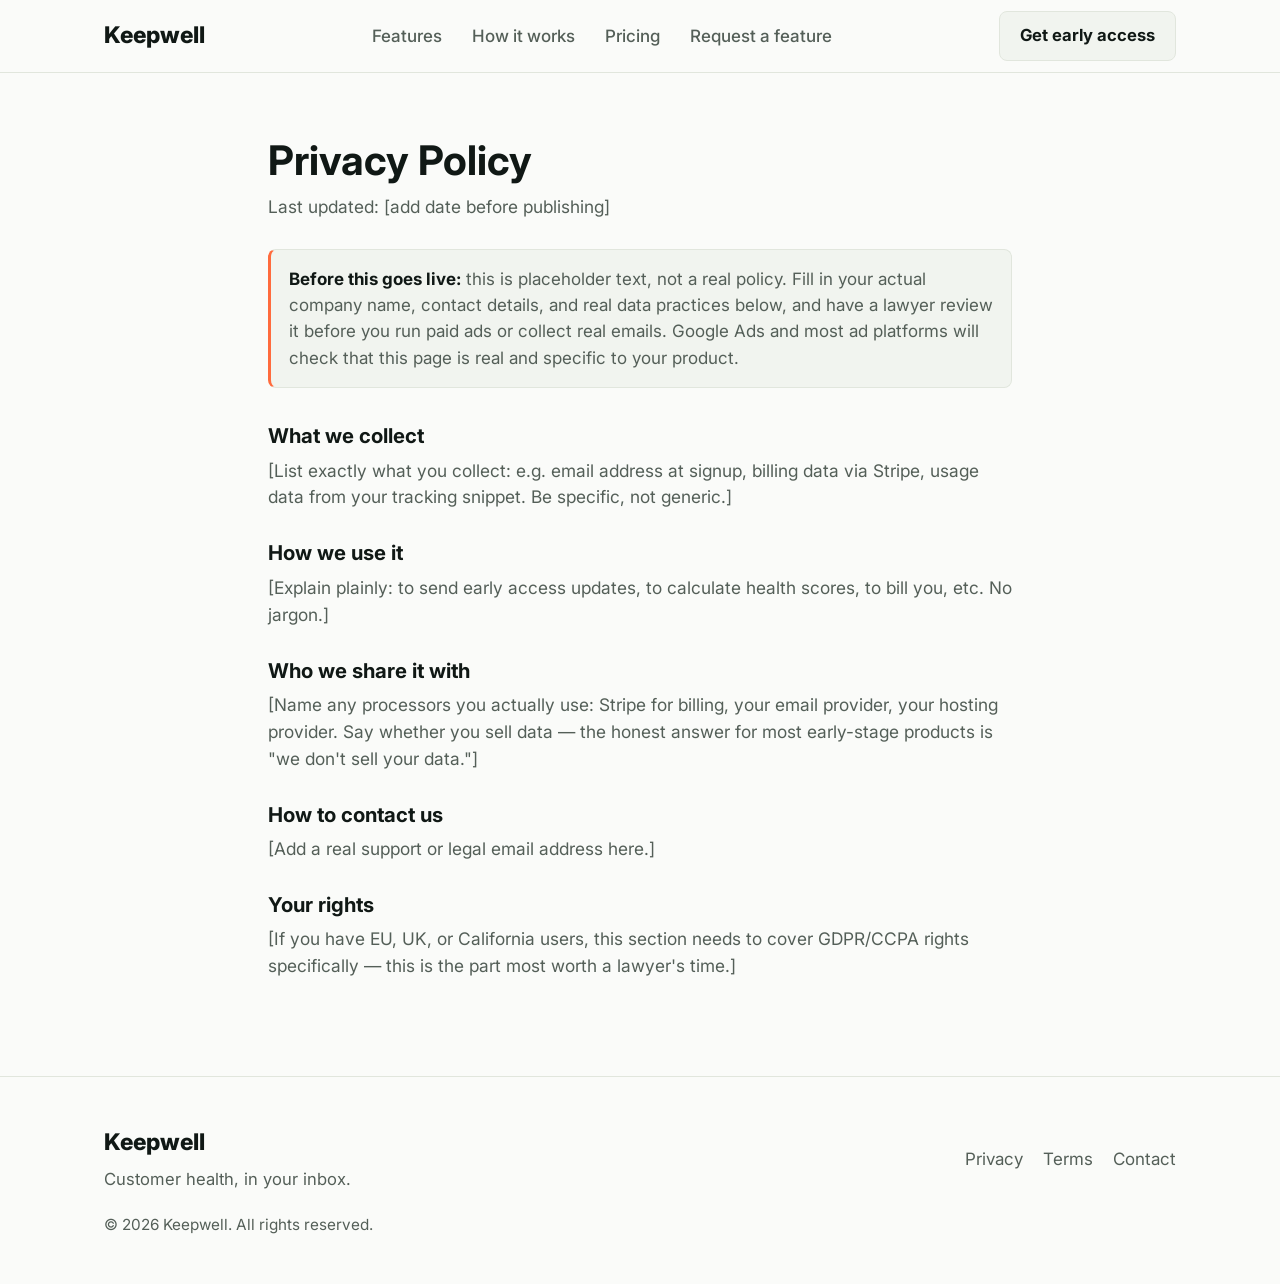
==== privacy.html @ c76e48f3 "first commit" ====
<!DOCTYPE html>
<html lang="en">
<head>
<meta charset="UTF-8">
<meta name="viewport" content="width=device-width, initial-scale=1.0">
<title>Privacy Policy — Keepwell</title>
<link rel="preconnect" href="https://fonts.googleapis.com">
<link rel="preconnect" href="https://fonts.gstatic.com" crossorigin>
<link href="https://fonts.googleapis.com/css2?family=Inter:wght@400;500;600;700;800&display=swap" rel="stylesheet">
<link rel="stylesheet" href="style.css">
</head>
<body>

<header class="site-header">
  <div class="wrap header-inner">
    <a href="index.html"><span class="logo">Keepwell</span></a>
    <nav class="header-nav">
      <a href="index.html#features">Features</a>
      <a href="index.html#how-it-works">How it works</a>
      <a href="index.html#pricing">Pricing</a>
      <a href="index.html#request">Request a feature</a>
    </nav>
    <a href="index.html#cta" class="btn btn-ghost">Get early access</a>
  </div>
</header>

<main>
  <section class="legal-page">
    <div class="wrap legal-wrap">
      <h1>Privacy Policy</h1>
      <p class="legal-updated">Last updated: [add date before publishing]</p>

      <div class="legal-placeholder-note">
        <strong>Before this goes live:</strong> this is placeholder text, not a real policy. Fill in your actual company name, contact details, and real data practices below, and have a lawyer review it before you run paid ads or collect real emails. Google Ads and most ad platforms will check that this page is real and specific to your product.
      </div>

      <h2>What we collect</h2>
      <p>[List exactly what you collect: e.g. email address at signup, billing data via Stripe, usage data from your tracking snippet. Be specific, not generic.]</p>

      <h2>How we use it</h2>
      <p>[Explain plainly: to send early access updates, to calculate health scores, to bill you, etc. No jargon.]</p>

      <h2>Who we share it with</h2>
      <p>[Name any processors you actually use: Stripe for billing, your email provider, your hosting provider. Say whether you sell data — the honest answer for most early-stage products is "we don't sell your data."]</p>

      <h2>How to contact us</h2>
      <p>[Add a real support or legal email address here.]</p>

      <h2>Your rights</h2>
      <p>[If you have EU, UK, or California users, this section needs to cover GDPR/CCPA rights specifically — this is the part most worth a lawyer's time.]</p>
    </div>
  </section>
</main>

<footer class="site-footer">
  <div class="wrap footer-inner">
    <div>
      <span class="logo">Keepwell</span>
      <p class="footer-tagline">Customer health, in your inbox.</p>
    </div>
    <div class="footer-links">
      <a href="privacy.html">Privacy</a>
      <a href="terms.html">Terms</a>
      <a href="index.html#request">Contact</a>
    </div>
    <p class="footer-copy">&copy; 2026 Keepwell. All rights reserved.</p>
  </div>
</footer>

</body>
</html>
---- style.css ----
/* ---------- tokens ---------- */
:root {
  --bg: #FAFBF9;
  --surface: #FFFFFF;
  --surface-2: #F1F4EF;
  --border: #E1E6DD;
  --text: #101815;
  --text-muted: #545F58;
  --healthy: #00B67A;
  --healthy-dim: #00925F;
  --risk: #FF5A45;
  --risk-dim: #D63F2C;
  --watch: #FFB020;
  --promo: #FF6B3D;

  --font-display: 'Inter', sans-serif;
  --font-body: 'Inter', sans-serif;
}

/* ---------- reset ---------- */
* { box-sizing: border-box; margin: 0; padding: 0; }

html { scroll-behavior: smooth; font-size: 17px; }

body {
  background: var(--bg);
  color: var(--text);
  font-family: var(--font-body);
  line-height: 1.55;
  -webkit-font-smoothing: antialiased;
}

img, svg { display: block; max-width: 100%; }

a { color: inherit; text-decoration: none; }

ul { list-style: none; }

h1, h2, h3 {
  font-family: var(--font-display);
  font-weight: 700;
  line-height: 1.15;
}

.wrap {
  max-width: 1120px;
  margin: 0 auto;
  padding: 0 24px;
}

:focus-visible {
  outline: 2px solid var(--healthy);
  outline-offset: 3px;
}

@media (prefers-reduced-motion: reduce) {
  * { animation: none !important; transition: none !important; }
}

/* ---------- promo bar ---------- */
.promo-bar {
  background: var(--promo);
  color: #FFFFFF;
  text-align: center;
  padding: 12px 20px;
}
.promo-bar p { font-size: 1rem; font-weight: 600; }
.promo-bar strong { font-weight: 800; }

/* ---------- buttons ---------- */
.btn {
  display: inline-flex;
  align-items: center;
  justify-content: center;
  padding: 14px 26px;
  border-radius: 8px;
  font-family: var(--font-body);
  font-weight: 700;
  font-size: 1.02rem;
  cursor: pointer;
  border: 1px solid transparent;
  transition: background 0.15s ease, border-color 0.15s ease, color 0.15s ease;
}

.btn-primary {
  background: var(--healthy);
  color: #FFFFFF;
}
.btn-primary:hover { background: var(--healthy-dim); }

.btn-large { padding: 16px 30px; font-size: 1.08rem; }

.btn-outline {
  background: transparent;
  border-color: var(--border);
  color: var(--text);
}
.btn-outline:hover { border-color: var(--healthy); color: var(--healthy-dim); }

.btn-ghost {
  background: var(--surface-2);
  border-color: var(--border);
  color: var(--text);
  padding: 11px 20px;
  font-size: 0.98rem;
}
.btn-ghost:hover { border-color: var(--healthy); color: var(--healthy-dim); }

.btn-text {
  padding: 14px 4px;
  color: var(--text-muted);
}
.btn-text:hover { color: var(--text); }

.btn:disabled {
  opacity: 0.6;
  cursor: not-allowed;
  transform: none !important;
}

.form-msg {
  margin-top: 14px;
  font-size: 0.92rem;
  font-weight: 600;
  color: var(--promo);
  display: none;
}
.form-msg.show { display: block; }
.form-msg.error { color: var(--risk); }

/* ---------- header ---------- */
.site-header {
  border-bottom: 1px solid var(--border);
  position: sticky;
  top: 0;
  background: rgba(250, 251, 249, 0.94);
  backdrop-filter: blur(8px);
  z-index: 20;
}

.header-inner {
  display: flex;
  align-items: center;
  justify-content: space-between;
  height: 72px;
}

.logo {
  font-family: var(--font-display);
  font-weight: 800;
  font-size: 1.35rem;
}

.header-nav {
  display: flex;
  gap: 30px;
}

.header-nav a {
  color: var(--text-muted);
  font-size: 1rem;
  font-weight: 500;
  transition: color 0.15s ease;
}
.header-nav a:hover { color: var(--text); }

/* ---------- hero ---------- */
.hero {
  padding: 80px 0 64px;
  border-bottom: 1px solid var(--border);
}

.hero-inner {
  display: grid;
  grid-template-columns: 1.05fr 1fr;
  gap: 56px;
  align-items: center;
}

.hero-tag {
  display: inline-flex;
  align-items: center;
  padding: 7px 16px;
  border-radius: 100px;
  border: 1px solid var(--border);
  background: var(--surface);
  color: var(--healthy-dim);
  font-size: 0.92rem;
  font-weight: 700;
  margin-bottom: 22px;
}

.hero h1 {
  font-size: clamp(2.3rem, 4.2vw, 3.5rem);
  margin-bottom: 22px;
}

.hero-sub {
  color: var(--text-muted);
  font-size: 1.22rem;
  max-width: 46ch;
  margin-bottom: 8px;
}

.hero-features {
  display: flex;
  flex-direction: column;
  gap: 12px;
  margin: 30px 0 34px;
  max-width: 48ch;
}

.hero-features li {
  display: flex;
  align-items: center;
  gap: 14px;
  padding: 10px 12px;
  border-radius: 12px;
  background: var(--surface-2);
}

.hero-feature-icon {
  flex: none;
  width: 40px;
  height: 40px;
  border-radius: 10px;
  background: var(--healthy);
  display: flex;
  align-items: center;
  justify-content: center;
  color: #FFFFFF;
}
.hero-feature-icon svg { width: 19px; height: 19px; }

.hero-feature-text {
  color: var(--text);
  font-size: 1.12rem;
}
.hero-feature-text strong {
  color: var(--text);
  font-weight: 800;
}

.hero-actions {
  display: flex;
  align-items: center;
  gap: 10px;
  flex-wrap: wrap;
}

.hero-visual {
  background: var(--surface);
  border: 1px solid var(--border);
  border-radius: 12px;
  padding: 16px;
}

.pulse-svg { width: 100%; height: auto; }

.grid-line { stroke: var(--border); stroke-width: 1; }

.pulse-line {
  fill: none;
  stroke-width: 3;
}
.pulse-healthy { stroke: var(--healthy); }
.pulse-healthy-2 { stroke: var(--healthy-dim); }
.pulse-risk { stroke: var(--risk); }

.pulse-draw {
  stroke-dasharray: 900;
  stroke-dashoffset: 900;
  animation: draw 1.8s ease-out forwards;
}
.pulse-healthy-2.pulse-draw { animation-delay: 0.12s; }
.pulse-risk.pulse-draw { animation-delay: 0.24s; }

@keyframes draw {
  to { stroke-dashoffset: 0; }
}

.risk-marker { fill: var(--risk); }
.risk-label {
  fill: var(--risk);
  font-family: var(--font-body);
  font-weight: 600;
  font-size: 13px;
}

/* ---------- features ---------- */
.features { padding: 96px 0; }

.feature {
  display: grid;
  grid-template-columns: 1fr 1fr;
  gap: 56px;
  align-items: center;
  padding: 56px 0;
  border-bottom: 1px solid var(--border);
}
.feature:last-child { border-bottom: none; }

.feature-reverse .feature-copy { order: 2; }
.feature-reverse .feature-visual { order: 1; }

.feature-tag {
  display: inline-block;
  color: var(--healthy-dim);
  font-size: 0.92rem;
  font-weight: 700;
  margin-bottom: 12px;
}

.feature h2 {
  font-size: clamp(1.55rem, 2.6vw, 2.05rem);
  margin-bottom: 18px;
}

.problem {
  color: var(--risk);
  font-size: 1.06rem;
  border-left: 3px solid var(--risk-dim);
  padding-left: 14px;
  margin-bottom: 16px;
}

.solution {
  color: var(--text-muted);
  font-size: 1.1rem;
  max-width: 48ch;
}

/* --- feature mock cards --- */
.mock-card {
  background: var(--surface);
  border: 1px solid var(--border);
  border-radius: 12px;
  padding: 22px;
}

.mock-score-row {
  display: flex;
  justify-content: space-between;
  align-items: center;
  margin-bottom: 14px;
  font-size: 1rem;
}
.mock-score-row.muted { color: var(--text-muted); }

.mock-name { font-weight: 700; }

.mock-badge {
  font-size: 0.84rem;
  padding: 4px 11px;
  border-radius: 100px;
  font-weight: 700;
}
.mock-badge-risk { background: rgba(255, 90, 69, 0.12); color: var(--risk); }

.mock-gauge {
  position: relative;
  width: 120px;
  height: 120px;
  margin: 8px auto 18px;
}
.mock-gauge svg { transform: rotate(-90deg); width: 100%; height: 100%; }
.gauge-track { fill: none; stroke: var(--border); stroke-width: 10; }
.gauge-fill { fill: none; stroke: var(--risk); stroke-width: 10; stroke-linecap: round; }
.gauge-number {
  position: absolute;
  inset: 0;
  display: flex;
  align-items: center;
  justify-content: center;
  font-family: var(--font-display);
  font-size: 1.85rem;
  font-weight: 800;
  color: var(--risk);
}

.node-row {
  display: flex;
  align-items: center;
  justify-content: center;
  gap: 12px;
  margin-bottom: 18px;
}
.node-row-sub { margin-bottom: 0; }

.node {
  background: var(--surface-2);
  border: 1px solid var(--border);
  border-radius: 8px;
  padding: 12px 18px;
  font-size: 0.96rem;
  font-weight: 500;
  color: var(--text-muted);
}
.node-center {
  color: var(--healthy-dim);
  border-color: var(--healthy);
  font-weight: 700;
}
.node-small { font-size: 0.88rem; padding: 8px 14px; }

.node-line {
  width: 32px;
  height: 1px;
  background: var(--border);
}

.mock-email-header {
  display: flex;
  align-items: center;
  gap: 10px;
  padding-bottom: 14px;
  border-bottom: 1px solid var(--border);
  margin-bottom: 14px;
}
.mock-email-dot {
  width: 8px; height: 8px; border-radius: 50%;
  background: var(--risk);
}
.mock-email-subject { font-weight: 700; font-size: 1.03rem; }

.mock-email-list li {
  display: flex;
  justify-content: space-between;
  padding: 8px 0;
  font-size: 0.98rem;
  color: var(--text-muted);
  border-bottom: 1px solid var(--surface-2);
}

.mock-tag-risk, .mock-tag-watch, .mock-tag-healthy {
  font-size: 0.84rem;
  font-weight: 800;
  padding: 2px 10px;
  border-radius: 100px;
}
.mock-tag-risk { background: rgba(255, 90, 69, 0.12); color: var(--risk); }
.mock-tag-watch { background: rgba(255, 176, 32, 0.18); color: #B8791A; }
.mock-tag-healthy { background: rgba(0, 182, 122, 0.12); color: var(--healthy-dim); }

.mock-email-footer {
  margin-top: 14px;
  font-size: 0.9rem;
  color: var(--text-muted);
}

.mock-smtp-row {
  display: flex;
  justify-content: space-between;
  align-items: center;
  padding: 12px 0;
  border-bottom: 1px solid var(--surface-2);
  font-size: 0.98rem;
}
.mock-smtp-row:last-child { border-bottom: none; }
.mock-smtp-label { color: var(--text-muted); }
.mock-smtp-value { font-family: var(--font-body); font-weight: 500; }
.highlight { color: var(--healthy-dim); font-weight: 700; }

/* ---------- how it works ---------- */
.how-it-works {
  padding: 96px 0;
  border-bottom: 1px solid var(--border);
}

.steps-list {
  display: flex;
  flex-direction: column;
  gap: 30px;
  max-width: 620px;
  margin: 0 auto 44px;
}

.steps-list li {
  display: flex;
  align-items: flex-start;
  gap: 20px;
}

.step-number {
  flex: none;
  width: 44px;
  height: 44px;
  border-radius: 50%;
  background: var(--healthy);
  color: #FFFFFF;
  display: flex;
  align-items: center;
  justify-content: center;
  font-family: var(--font-display);
  font-weight: 800;
  font-size: 1.15rem;
}

.step-copy h3 {
  font-size: 1.2rem;
  margin-bottom: 6px;
}

.step-copy p {
  color: var(--text-muted);
  font-size: 1.05rem;
}

.steps-outro {
  text-align: center;
  max-width: 52ch;
  margin: 0 auto;
  font-size: 1.18rem;
  font-weight: 700;
  color: var(--text);
}

/* ---------- pricing ---------- */
.pricing {
  padding: 96px 0;
  background: var(--surface);
  border-top: 1px solid var(--border);
  border-bottom: 1px solid var(--border);
}

.section-head {
  max-width: 56ch;
  margin-bottom: 48px;
}
.section-head h2 {
  font-size: clamp(1.75rem, 2.9vw, 2.3rem);
  margin-bottom: 14px;
}
.section-head p { color: var(--text-muted); font-size: 1.1rem; }

.pricing-grid {
  display: grid;
  grid-template-columns: repeat(3, 1fr);
  gap: 24px;
}

.price-card {
  background: var(--surface-2);
  border: 1px solid var(--border);
  border-radius: 12px;
  padding: 32px 26px;
  display: flex;
  flex-direction: column;
}

.price-card h3 {
  font-size: 1.2rem;
  margin-bottom: 14px;
}

.price {
  display: flex;
  align-items: baseline;
  gap: 8px;
  margin-bottom: 4px;
  flex-wrap: wrap;
}
.price-original {
  color: var(--text-muted);
  font-size: 1.15rem;
  text-decoration: line-through;
  order: -1;
  flex-basis: 100%;
}
.amount { font-family: var(--font-display); font-size: 2.5rem; font-weight: 800; }
.period { color: var(--text-muted); font-size: 1.02rem; }

.price-discount-note {
  color: var(--promo);
  font-size: 0.88rem;
  font-weight: 700;
  margin-bottom: 14px;
}

.price-note {
  color: var(--healthy-dim);
  font-size: 0.92rem;
  font-weight: 700;
  margin-bottom: 6px;
}

.price-card:not(.price-card-featured) .price-note { display: none; }
.price-card:not(.price-card-featured) .price { margin-bottom: 4px; }

.price-features {
  margin-bottom: 26px;
  flex-grow: 1;
}
.price-features li {
  padding: 9px 0;
  border-bottom: 1px solid var(--border);
  color: var(--text-muted);
  font-size: 1rem;
}
.price-features li:last-child { border-bottom: none; }

.price-card-featured {
  border-color: var(--healthy);
  border-width: 2px;
  background: linear-gradient(180deg, rgba(0, 182, 122, 0.07), var(--surface-2) 40%);
}

/* ---------- feature request ---------- */
.request { padding: 96px 0; }

.request-inner {
  display: grid;
  grid-template-columns: 0.9fr 1.1fr;
  gap: 56px;
  align-items: start;
}

.request-form {
  display: flex;
  flex-direction: column;
  gap: 8px;
}

.request-form label {
  font-size: 0.96rem;
  font-weight: 500;
  color: var(--text-muted);
  margin-top: 12px;
}

.request-form input,
.request-form textarea,
.cta-form input {
  background: var(--surface);
  border: 1px solid var(--border);
  border-radius: 8px;
  padding: 13px 15px;
  color: var(--text);
  font-family: var(--font-body);
  font-size: 1.02rem;
}

.request-form input:focus,
.request-form textarea:focus,
.cta-form input:focus {
  border-color: var(--healthy);
}

.request-form button { margin-top: 18px; align-self: flex-start; }

/* ---------- final cta ---------- */
.final-cta {
  padding: 88px 0;
  background: var(--surface);
}

.final-cta-inner {
  text-align: center;
  max-width: 56ch;
  margin: 0 auto;
}

.final-cta h2 {
  font-size: clamp(1.85rem, 3.3vw, 2.5rem);
  margin-bottom: 14px;
}

.final-cta p {
  color: var(--text-muted);
  font-size: 1.12rem;
  margin-bottom: 30px;
}

.cta-form {
  display: flex;
  gap: 10px;
  justify-content: center;
  flex-wrap: wrap;
}

.cta-form input {
  min-width: 260px;
  flex: 1 1 260px;
}

/* ---------- legal pages ---------- */
.legal-page { padding: 64px 0 96px; }

.legal-wrap { max-width: 72ch; }

.legal-page h1 {
  font-size: clamp(1.9rem, 3.2vw, 2.4rem);
  margin-bottom: 10px;
}

.legal-updated {
  color: var(--text-muted);
  font-size: 0.96rem;
  margin-bottom: 28px;
}

.legal-placeholder-note {
  background: var(--surface-2);
  border: 1px solid var(--border);
  border-left: 3px solid var(--promo);
  border-radius: 8px;
  padding: 16px 18px;
  font-size: 1rem;
  color: var(--text-muted);
  margin-bottom: 36px;
}
.legal-placeholder-note strong { color: var(--text); }

.legal-page h2 {
  font-size: 1.2rem;
  margin: 30px 0 10px;
}

.legal-page p {
  color: var(--text-muted);
  font-size: 1.02rem;
  max-width: 68ch;
}

/* ---------- footer ---------- */
.site-footer {
  padding: 48px 0;
  border-top: 1px solid var(--border);
}

.footer-inner {
  display: flex;
  align-items: center;
  justify-content: space-between;
  flex-wrap: wrap;
  gap: 20px;
}

.footer-tagline {
  color: var(--text-muted);
  font-size: 0.98rem;
  margin-top: 6px;
}

.footer-links {
  display: flex;
  gap: 20px;
}
.footer-links a {
  color: var(--text-muted);
  font-size: 1rem;
}
.footer-links a:hover { color: var(--text); }

.footer-copy {
  color: var(--text-muted);
  font-size: 0.9rem;
  width: 100%;
}

/* ---------- responsive ---------- */
@media (max-width: 860px) {
  .hero-inner { grid-template-columns: 1fr; }
  .hero-visual { order: -1; }
  .feature { grid-template-columns: 1fr; }
  .feature-reverse .feature-copy { order: 1; }
  .feature-reverse .feature-visual { order: 2; }
  .pricing-grid { grid-template-columns: 1fr; }
  .request-inner { grid-template-columns: 1fr; }
  .header-nav { display: none; }
}
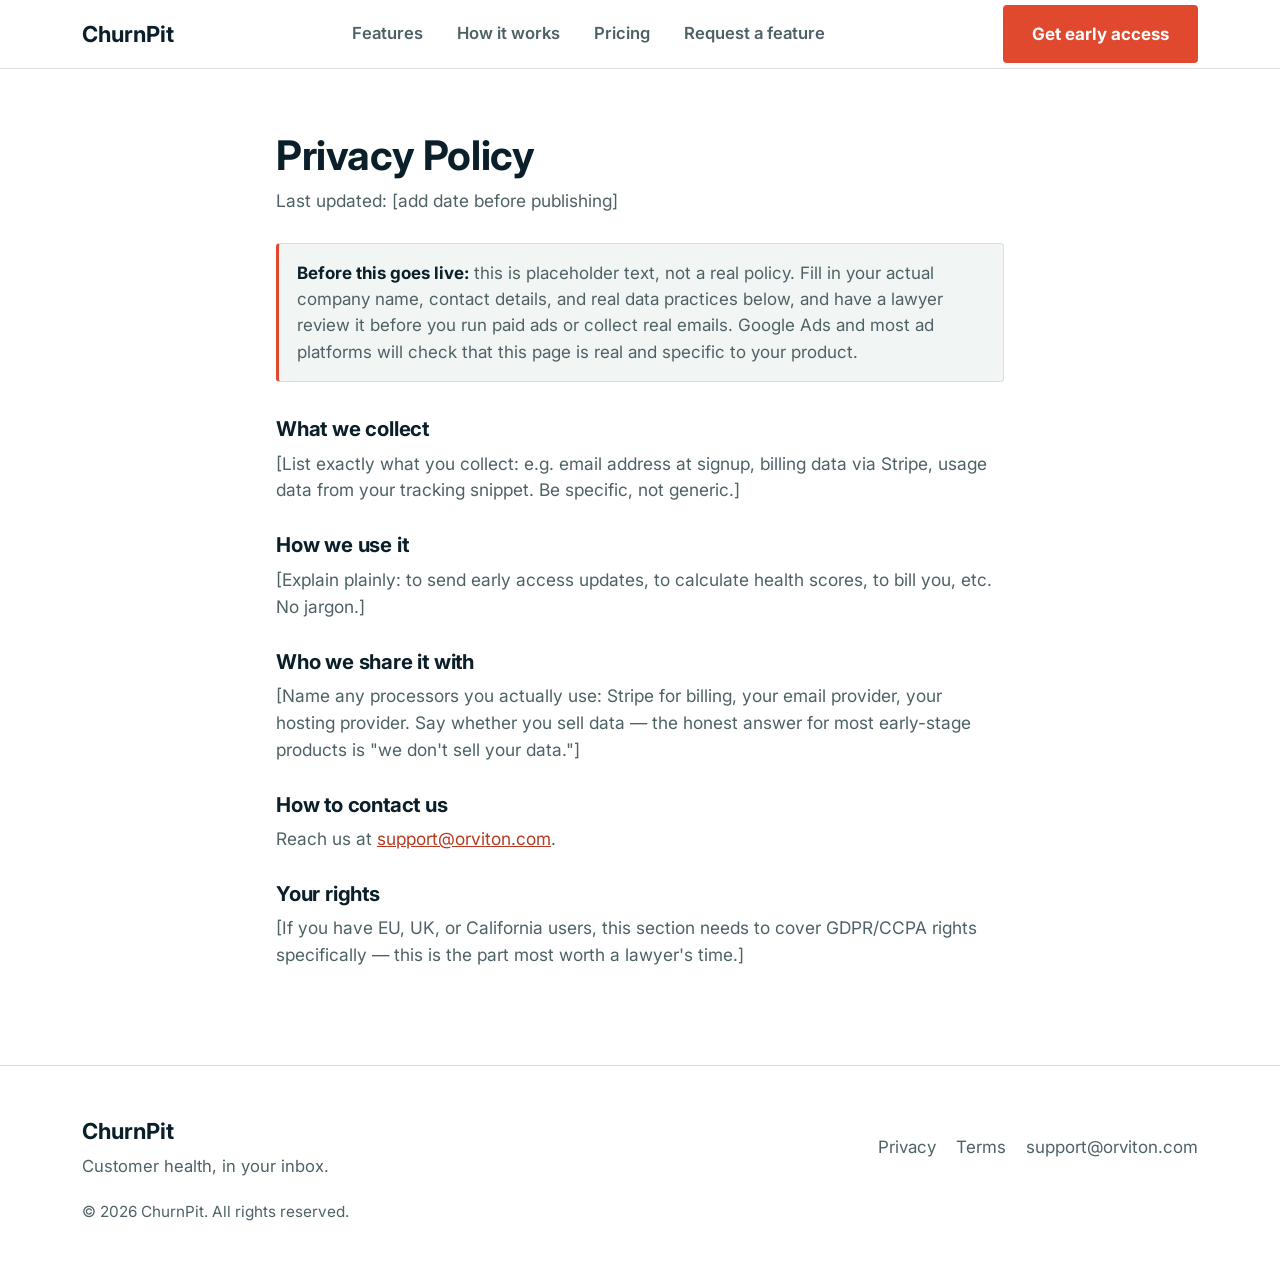
==== commit a4b2e501: "update" ====
--- a/privacy.html
+++ b/privacy.html
@@ -3,7 +3,7 @@
 <head>
 <meta charset="UTF-8">
 <meta name="viewport" content="width=device-width, initial-scale=1.0">
-<title>Privacy Policy — Keepwell</title>
+<title>Privacy Policy — ChurnPit</title>
 <link rel="preconnect" href="https://fonts.googleapis.com">
 <link rel="preconnect" href="https://fonts.gstatic.com" crossorigin>
 <link href="https://fonts.googleapis.com/css2?family=Inter:wght@400;500;600;700;800&display=swap" rel="stylesheet">
@@ -13,14 +13,14 @@
 
 <header class="site-header">
   <div class="wrap header-inner">
-    <a href="index.html"><span class="logo">Keepwell</span></a>
+    <a href="index.html"><span class="logo">ChurnPit</span></a>
     <nav class="header-nav">
       <a href="index.html#features">Features</a>
       <a href="index.html#how-it-works">How it works</a>
       <a href="index.html#pricing">Pricing</a>
       <a href="index.html#request">Request a feature</a>
     </nav>
-    <a href="index.html#cta" class="btn btn-ghost">Get early access</a>
+    <a href="index.html#cta" class="btn btn-primary">Get early access</a>
   </div>
 </header>
 
@@ -44,7 +44,7 @@
       <p>[Name any processors you actually use: Stripe for billing, your email provider, your hosting provider. Say whether you sell data — the honest answer for most early-stage products is "we don't sell your data."]</p>
 
       <h2>How to contact us</h2>
-      <p>[Add a real support or legal email address here.]</p>
+      <p>Reach us at <a href="mailto:support@orviton.com">support@orviton.com</a>.</p>
 
       <h2>Your rights</h2>
       <p>[If you have EU, UK, or California users, this section needs to cover GDPR/CCPA rights specifically — this is the part most worth a lawyer's time.]</p>
@@ -55,15 +55,15 @@
 <footer class="site-footer">
   <div class="wrap footer-inner">
     <div>
-      <span class="logo">Keepwell</span>
+      <span class="logo">ChurnPit</span>
       <p class="footer-tagline">Customer health, in your inbox.</p>
     </div>
     <div class="footer-links">
       <a href="privacy.html">Privacy</a>
       <a href="terms.html">Terms</a>
-      <a href="index.html#request">Contact</a>
+      <a href="mailto:support@orviton.com">support@orviton.com</a>
     </div>
-    <p class="footer-copy">&copy; 2026 Keepwell. All rights reserved.</p>
+    <p class="footer-copy">&copy; 2026 ChurnPit. All rights reserved.</p>
   </div>
 </footer>
 
--- a/style.css
+++ b/style.css
@@ -1,29 +1,54 @@
-/* ---------- tokens ---------- */
+/* ============================================================
+   ChurnPit — design tokens
+   Concept: the product's whole job is reading a signal (healthy
+   vs at-risk), so the signal color IS the brand color. Layout
+   reads like a monitoring console: dark ink frame, precise mono
+   digits for numbers, confident geometric display type.
+   ============================================================ */
 :root {
-  --bg: #FAFBF9;
-  --surface: #FFFFFF;
-  --surface-2: #F1F4EF;
-  --border: #E1E6DD;
-  --text: #101815;
-  --text-muted: #545F58;
-  --healthy: #00B67A;
-  --healthy-dim: #00925F;
-  --risk: #FF5A45;
-  --risk-dim: #D63F2C;
-  --watch: #FFB020;
-  --promo: #FF6B3D;
-
-  --font-display: 'Inter', sans-serif;
+  --ink: #0B1F2A;
+  --ink-2: #112B39;
+  --paper: #FFFFFF;
+  --tint: #F1F5F4;
+  --line: #D8E0DE;
+  --line-dark: #23404A;
+  --text: #0B1F2A;
+  --text-muted: #4E6266;
+  --text-on-ink: #F3F7F6;
+  --text-on-ink-muted: #9FB6B9;
+
+  --signal: #E0492D;
+  --signal-dim: #B93A22;
+  --signal-tint: rgba(224, 73, 45, 0.1);
+  --healthy: #1B8A5C;
+  --healthy-tint: rgba(27, 138, 92, 0.12);
+  --watch: #C9861B;
+  --watch-tint: rgba(201, 134, 27, 0.14);
+
+  --font-display: 'Space Grotesk', 'Inter', sans-serif;
   --font-body: 'Inter', sans-serif;
+  --font-mono: 'JetBrains Mono', ui-monospace, monospace;
+
+  --radius: 4px;
+  --edge: 1px solid var(--line);
+  --edge-dark: 1px solid var(--line-dark);
+
+  --header-h: 68px;
+  --promo-h: 46px;
 }
 
 /* ---------- reset ---------- */
 * { box-sizing: border-box; margin: 0; padding: 0; }
 
-html { scroll-behavior: smooth; font-size: 17px; }
+html {
+  scroll-behavior: smooth;
+  font-size: 17px;
+  scroll-snap-type: y proximity;
+  scroll-padding-top: var(--header-h);
+}
 
 body {
-  background: var(--bg);
+  background: var(--paper);
   color: var(--text);
   font-family: var(--font-body);
   line-height: 1.55;
@@ -31,25 +56,24 @@
 }
 
 img, svg { display: block; max-width: 100%; }
-
 a { color: inherit; text-decoration: none; }
-
-ul { list-style: none; }
+ul, ol { list-style: none; }
 
 h1, h2, h3 {
   font-family: var(--font-display);
   font-weight: 700;
-  line-height: 1.15;
+  line-height: 1.1;
+  letter-spacing: -0.01em;
 }
 
 .wrap {
-  max-width: 1120px;
+  max-width: 1180px;
   margin: 0 auto;
-  padding: 0 24px;
+  padding: 0 32px;
 }
 
 :focus-visible {
-  outline: 2px solid var(--healthy);
+  outline: 2px solid var(--signal);
   outline-offset: 3px;
 }
 
@@ -59,12 +83,17 @@
 
 /* ---------- promo bar ---------- */
 .promo-bar {
-  background: var(--promo);
+  height: var(--promo-h);
+  display: flex;
+  align-items: center;
+  justify-content: center;
+  background: var(--signal);
   color: #FFFFFF;
   text-align: center;
-  padding: 12px 20px;
-}
-.promo-bar p { font-size: 1rem; font-weight: 600; }
+  padding: 0 20px;
+  font-size: 0.96rem;
+  font-weight: 600;
+}
 .promo-bar strong { font-weight: 800; }
 
 /* ---------- buttons ---------- */
@@ -72,271 +101,457 @@
   display: inline-flex;
   align-items: center;
   justify-content: center;
-  padding: 14px 26px;
-  border-radius: 8px;
+  gap: 8px;
+  padding: 15px 28px;
+  border-radius: var(--radius);
   font-family: var(--font-body);
   font-weight: 700;
-  font-size: 1.02rem;
+  font-size: 1rem;
   cursor: pointer;
   border: 1px solid transparent;
-  transition: background 0.15s ease, border-color 0.15s ease, color 0.15s ease;
+  transition: background 0.15s ease, border-color 0.15s ease, color 0.15s ease, transform 0.15s ease;
 }
 
 .btn-primary {
-  background: var(--healthy);
+  background: var(--signal);
   color: #FFFFFF;
 }
-.btn-primary:hover { background: var(--healthy-dim); }
-
-.btn-large { padding: 16px 30px; font-size: 1.08rem; }
+.btn-primary:hover { background: var(--signal-dim); transform: translateY(-1px); }
+
+.btn-large { padding: 17px 32px; font-size: 1.05rem; }
 
 .btn-outline {
   background: transparent;
-  border-color: var(--border);
-  color: var(--text);
-}
-.btn-outline:hover { border-color: var(--healthy); color: var(--healthy-dim); }
-
-.btn-ghost {
-  background: var(--surface-2);
-  border-color: var(--border);
-  color: var(--text);
-  padding: 11px 20px;
-  font-size: 0.98rem;
-}
-.btn-ghost:hover { border-color: var(--healthy); color: var(--healthy-dim); }
+  border-color: var(--ink);
+  color: var(--ink);
+}
+.btn-outline:hover { background: var(--ink); color: var(--text-on-ink); }
+
+.btn-outline-light {
+  background: transparent;
+  border-color: rgba(243, 247, 246, 0.35);
+  color: var(--text-on-ink);
+}
+.btn-outline-light:hover { border-color: var(--text-on-ink); background: rgba(243,247,246,0.08); }
 
 .btn-text {
-  padding: 14px 4px;
+  padding: 15px 4px;
   color: var(--text-muted);
+  font-weight: 600;
 }
 .btn-text:hover { color: var(--text); }
 
-.btn:disabled {
-  opacity: 0.6;
-  cursor: not-allowed;
-  transform: none !important;
-}
+.btn:disabled { opacity: 0.55; cursor: not-allowed; transform: none !important; }
 
 .form-msg {
   margin-top: 14px;
   font-size: 0.92rem;
   font-weight: 600;
-  color: var(--promo);
+  color: var(--healthy);
   display: none;
 }
 .form-msg.show { display: block; }
-.form-msg.error { color: var(--risk); }
+.form-msg.error { color: var(--signal); }
 
 /* ---------- header ---------- */
 .site-header {
-  border-bottom: 1px solid var(--border);
+  border-bottom: var(--edge);
   position: sticky;
   top: 0;
-  background: rgba(250, 251, 249, 0.94);
-  backdrop-filter: blur(8px);
-  z-index: 20;
+  background: rgba(255, 255, 255, 0.92);
+  backdrop-filter: blur(10px);
+  z-index: 30;
 }
 
 .header-inner {
   display: flex;
   align-items: center;
   justify-content: space-between;
-  height: 72px;
+  height: var(--header-h);
 }
 
 .logo {
   font-family: var(--font-display);
-  font-weight: 800;
-  font-size: 1.35rem;
+  font-weight: 700;
+  font-size: 1.3rem;
+  display: flex;
+  align-items: center;
+  gap: 8px;
+}
+.logo-dot {
+  width: 8px;
+  height: 8px;
+  border-radius: 50%;
+  background: var(--signal);
+  box-shadow: 0 0 0 3px var(--signal-tint);
 }
 
 .header-nav {
   display: flex;
-  gap: 30px;
+  gap: 34px;
 }
 
 .header-nav a {
   color: var(--text-muted);
+  font-size: 0.98rem;
+  font-weight: 600;
+  transition: color 0.15s ease;
+}
+.header-nav a:hover { color: var(--text); }
+
+/* ---------- section dot nav ---------- */
+.section-dots {
+  position: fixed;
+  right: 26px;
+  top: 50%;
+  transform: translateY(-50%);
+  display: flex;
+  flex-direction: column;
+  align-items: center;
+  gap: 14px;
+  z-index: 40;
+}
+.section-dots a {
+  width: 22px;
+  height: 22px;
+  display: flex;
+  align-items: center;
+  justify-content: center;
+}
+.section-dots a span {
+  display: block;
+  width: 6px;
+  height: 6px;
+  border-radius: 50%;
+  background: var(--line);
+  transition: background 0.2s ease, transform 0.2s ease;
+}
+.section-dots a:hover span { background: var(--text-muted); }
+.section-dots a.active span {
+  background: var(--signal);
+  transform: scale(1.7);
+}
+.section-dots.on-dark a span { background: rgba(243,247,246,0.35); }
+.section-dots.on-dark a:hover span { background: var(--text-on-ink-muted); }
+.section-dots.on-dark a.active span { background: var(--signal); }
+
+@media (max-width: 900px) {
+  .section-dots { display: none; }
+}
+
+/* ---------- shared full-height section shell ---------- */
+.screen-section {
+  min-height: calc(100vh - var(--header-h));
+  min-height: calc(100dvh - var(--header-h));
+  display: flex;
+  flex-direction: column;
+  justify-content: center;
+  padding: 64px 0;
+  scroll-snap-align: start;
+  scroll-margin-top: var(--header-h);
+}
+
+.section-on-ink {
+  background: var(--ink);
+  color: var(--text-on-ink);
+}
+
+.section-head {
+  max-width: 58ch;
+  margin-bottom: 44px;
+}
+.section-head h2 {
+  font-size: clamp(2.2rem, 4vw, 3.2rem);
+  margin-bottom: 16px;
+}
+.section-head p { color: var(--text-muted); font-size: 1.22rem; }
+.section-on-ink .section-head p { color: var(--text-on-ink-muted); }
+
+.eyebrow {
+  display: inline-flex;
+  align-items: center;
+  gap: 8px;
+  color: var(--signal);
   font-size: 1rem;
-  font-weight: 500;
-  transition: color 0.15s ease;
-}
-.header-nav a:hover { color: var(--text); }
-
-/* ---------- hero ---------- */
+  font-weight: 700;
+  margin-bottom: 16px;
+}
+.eyebrow::before {
+  content: "";
+  width: 7px;
+  height: 7px;
+  border-radius: 50%;
+  background: var(--signal);
+}
+
+/* ============================================================
+   HERO — everything visible on first screen, no scroll needed
+   ============================================================ */
 .hero {
-  padding: 80px 0 64px;
-  border-bottom: 1px solid var(--border);
+  min-height: calc(100vh - var(--header-h) - var(--promo-h));
+  min-height: calc(100dvh - var(--header-h) - var(--promo-h));
+  display: flex;
+  flex-direction: column;
+  justify-content: center;
+  padding: 40px 0;
+  background: var(--ink);
+  color: var(--text-on-ink);
+  position: relative;
+  overflow: hidden;
+  scroll-snap-align: start;
+  scroll-margin-top: calc(var(--header-h) + var(--promo-h));
+}
+
+.hero::before {
+  content: "";
+  position: absolute;
+  inset: 0;
+  background-image:
+    linear-gradient(rgba(243,247,246,0.05) 1px, transparent 1px),
+    linear-gradient(90deg, rgba(243,247,246,0.05) 1px, transparent 1px);
+  background-size: 64px 64px;
+  mask-image: radial-gradient(ellipse 80% 60% at 50% 0%, black 30%, transparent 75%);
+  pointer-events: none;
 }
 
 .hero-inner {
+  position: relative;
+  z-index: 1;
   display: grid;
-  grid-template-columns: 1.05fr 1fr;
-  gap: 56px;
-  align-items: center;
+  grid-template-columns: 1.15fr 1fr;
+  gap: 48px;
+  align-items: center;
+  width: 100%;
 }
 
 .hero-tag {
   display: inline-flex;
   align-items: center;
-  padding: 7px 16px;
+  gap: 8px;
+  padding: 8px 16px;
   border-radius: 100px;
-  border: 1px solid var(--border);
-  background: var(--surface);
-  color: var(--healthy-dim);
-  font-size: 0.92rem;
+  border: 1px solid rgba(243,247,246,0.22);
+  color: var(--text-on-ink-muted);
+  font-size: 0.96rem;
+  font-weight: 600;
+  margin-bottom: 20px;
+}
+.hero-tag .dot {
+  width: 6px; height: 6px; border-radius: 50%;
+  background: var(--signal);
+}
+
+.hero h1 {
+  font-size: clamp(2.6rem, 5vw, 4.2rem);
+  line-height: 1.07;
+  margin-bottom: 22px;
+  max-width: 15ch;
+}
+
+.hero-sub {
+  color: var(--text-on-ink-muted);
+  font-size: 1.28rem;
+  max-width: 46ch;
+  margin-bottom: 26px;
+}
+
+.hero-discount {
+  display: inline-flex;
+  align-items: center;
+  gap: 10px;
+  padding: 10px 18px;
+  border-radius: 100px;
+  background: var(--signal);
+  color: #FFFFFF;
+  font-size: 1rem;
   font-weight: 700;
+  margin-bottom: 26px;
+}
+.hero-discount .num {
+  font-family: var(--font-mono);
+  font-size: 1.1rem;
+}
+
+.hero-signals {
+  display: flex;
+  flex-wrap: wrap;
+  gap: 10px;
+  margin-bottom: 30px;
+}
+
+.hero-signals li {
+  display: flex;
+  align-items: center;
+  gap: 9px;
+  padding: 9px 15px;
+  border-radius: 100px;
+  border: 1px solid rgba(243,247,246,0.16);
+  font-size: 1rem;
+  color: var(--text-on-ink);
+  white-space: nowrap;
+}
+.hero-signals svg { width: 15px; height: 15px; color: var(--signal); flex: none; }
+
+.hero-actions {
+  display: flex;
+  align-items: center;
+  gap: 10px;
+  flex-wrap: wrap;
+  margin-bottom: 26px;
+}
+
+.hero-proof {
+  display: flex;
+  align-items: center;
+  gap: 10px;
+  color: var(--text-on-ink-muted);
+  font-size: 1rem;
+}
+.hero-proof .score {
+  font-family: var(--font-mono);
+  color: var(--text-on-ink);
+  font-weight: 600;
+}
+
+/* --- hero monitor panel --- */
+.hero-visual {
+  background: var(--ink-2);
+  border: var(--edge-dark);
+  border-radius: 6px;
+  padding: 18px;
+}
+.monitor-head {
+  display: flex;
+  align-items: center;
+  justify-content: space-between;
+  margin-bottom: 12px;
+  padding-bottom: 12px;
+  border-bottom: var(--edge-dark);
+}
+.monitor-head .who {
+  font-family: var(--font-mono);
+  font-size: 0.82rem;
+  color: var(--text-on-ink-muted);
+}
+.monitor-dots { display: flex; gap: 5px; }
+.monitor-dots span {
+  width: 6px; height: 6px; border-radius: 50%;
+  background: rgba(243,247,246,0.25);
+}
+.monitor-dots span:first-child { background: var(--signal); }
+
+.pulse-svg { width: 100%; height: auto; }
+.grid-line { stroke: rgba(243,247,246,0.06); stroke-width: 1; }
+
+.pulse-line { fill: none; stroke-width: 2.5; }
+.pulse-healthy { stroke: var(--healthy); opacity: 0.55; }
+.pulse-healthy-2 { stroke: var(--healthy); opacity: 0.3; }
+.pulse-risk { stroke: var(--signal); }
+
+.pulse-draw {
+  stroke-dasharray: 900;
+  stroke-dashoffset: 900;
+  animation: draw 1.6s ease-out forwards;
+}
+.pulse-healthy-2.pulse-draw { animation-delay: 0.1s; }
+.pulse-risk.pulse-draw { animation-delay: 0.2s; }
+
+@keyframes draw { to { stroke-dashoffset: 0; } }
+
+.risk-marker { fill: var(--signal); }
+.risk-label {
+  fill: var(--text-on-ink);
+  font-family: var(--font-mono);
+  font-size: 12px;
+}
+
+.monitor-foot {
+  display: flex;
+  justify-content: space-between;
+  margin-top: 12px;
+  padding-top: 12px;
+  border-top: var(--edge-dark);
+  font-family: var(--font-mono);
+  font-size: 0.8rem;
+  color: var(--text-on-ink-muted);
+}
+.monitor-foot .flag { color: var(--signal); }
+
+/* ============================================================
+   FEATURE sections — each one its own full screen
+   ============================================================ */
+.feature {
+  background: var(--paper);
+}
+.feature-alt { background: var(--tint); }
+
+.feature-grid {
+  display: grid;
+  grid-template-columns: 1fr 1fr;
+  gap: 64px;
+  align-items: center;
+}
+
+.feature-reverse .feature-copy { order: 2; }
+.feature-reverse .feature-visual { order: 1; }
+
+.feature-copy h2 {
+  font-size: clamp(2.1rem, 3.8vw, 3rem);
   margin-bottom: 22px;
-}
-
-.hero h1 {
-  font-size: clamp(2.3rem, 4.2vw, 3.5rem);
-  margin-bottom: 22px;
-}
-
-.hero-sub {
+  max-width: 14ch;
+}
+
+.problem {
+  font-size: 1.3rem;
+  font-weight: 600;
+  margin-bottom: 16px;
+  max-width: 34ch;
+}
+
+.solution {
   color: var(--text-muted);
   font-size: 1.22rem;
   max-width: 46ch;
-  margin-bottom: 8px;
-}
-
-.hero-features {
-  display: flex;
-  flex-direction: column;
-  gap: 12px;
-  margin: 30px 0 34px;
-  max-width: 48ch;
-}
-
-.hero-features li {
-  display: flex;
-  align-items: center;
-  gap: 14px;
-  padding: 10px 12px;
-  border-radius: 12px;
-  background: var(--surface-2);
-}
-
-.hero-feature-icon {
-  flex: none;
-  width: 40px;
-  height: 40px;
-  border-radius: 10px;
-  background: var(--healthy);
+}
+
+.solution-steps {
+  color: var(--text-muted);
+  font-size: 1.16rem;
+  max-width: 42ch;
+  counter-reset: step-counter;
+}
+.solution-steps li {
+  position: relative;
+  padding-left: 30px;
+  margin-bottom: 13px;
+  counter-increment: step-counter;
+}
+.solution-steps li::before {
+  content: counter(step-counter);
+  position: absolute;
+  left: 0;
+  top: 1px;
+  width: 20px;
+  height: 20px;
+  border-radius: 50%;
+  border: 1px solid var(--line);
+  color: var(--text-muted);
+  font-family: var(--font-mono);
+  font-size: 0.72rem;
+  font-weight: 600;
   display: flex;
   align-items: center;
   justify-content: center;
-  color: #FFFFFF;
-}
-.hero-feature-icon svg { width: 19px; height: 19px; }
-
-.hero-feature-text {
-  color: var(--text);
-  font-size: 1.12rem;
-}
-.hero-feature-text strong {
-  color: var(--text);
-  font-weight: 800;
-}
-
-.hero-actions {
-  display: flex;
-  align-items: center;
-  gap: 10px;
-  flex-wrap: wrap;
-}
-
-.hero-visual {
-  background: var(--surface);
-  border: 1px solid var(--border);
-  border-radius: 12px;
-  padding: 16px;
-}
-
-.pulse-svg { width: 100%; height: auto; }
-
-.grid-line { stroke: var(--border); stroke-width: 1; }
-
-.pulse-line {
-  fill: none;
-  stroke-width: 3;
-}
-.pulse-healthy { stroke: var(--healthy); }
-.pulse-healthy-2 { stroke: var(--healthy-dim); }
-.pulse-risk { stroke: var(--risk); }
-
-.pulse-draw {
-  stroke-dasharray: 900;
-  stroke-dashoffset: 900;
-  animation: draw 1.8s ease-out forwards;
-}
-.pulse-healthy-2.pulse-draw { animation-delay: 0.12s; }
-.pulse-risk.pulse-draw { animation-delay: 0.24s; }
-
-@keyframes draw {
-  to { stroke-dashoffset: 0; }
-}
-
-.risk-marker { fill: var(--risk); }
-.risk-label {
-  fill: var(--risk);
-  font-family: var(--font-body);
-  font-weight: 600;
-  font-size: 13px;
-}
-
-/* ---------- features ---------- */
-.features { padding: 96px 0; }
-
-.feature {
-  display: grid;
-  grid-template-columns: 1fr 1fr;
-  gap: 56px;
-  align-items: center;
-  padding: 56px 0;
-  border-bottom: 1px solid var(--border);
-}
-.feature:last-child { border-bottom: none; }
-
-.feature-reverse .feature-copy { order: 2; }
-.feature-reverse .feature-visual { order: 1; }
-
-.feature-tag {
-  display: inline-block;
-  color: var(--healthy-dim);
-  font-size: 0.92rem;
-  font-weight: 700;
-  margin-bottom: 12px;
-}
-
-.feature h2 {
-  font-size: clamp(1.55rem, 2.6vw, 2.05rem);
-  margin-bottom: 18px;
-}
-
-.problem {
-  color: var(--risk);
-  font-size: 1.06rem;
-  border-left: 3px solid var(--risk-dim);
-  padding-left: 14px;
-  margin-bottom: 16px;
-}
-
-.solution {
-  color: var(--text-muted);
-  font-size: 1.1rem;
-  max-width: 48ch;
 }
 
 /* --- feature mock cards --- */
 .mock-card {
-  background: var(--surface);
-  border: 1px solid var(--border);
-  border-radius: 12px;
-  padding: 22px;
-}
+  background: var(--paper);
+  border: var(--edge);
+  border-radius: 6px;
+  padding: 26px;
+}
+.feature-alt .mock-card { background: var(--paper); }
 
 .mock-score-row {
   display: flex;
@@ -345,213 +560,139 @@
   margin-bottom: 14px;
   font-size: 1rem;
 }
-.mock-score-row.muted { color: var(--text-muted); }
-
-.mock-name { font-weight: 700; }
+.mock-score-row.muted { color: var(--text-muted); font-family: var(--font-mono); font-size: 0.92rem; }
+
+.mock-name { font-weight: 700; font-family: var(--font-display); }
 
 .mock-badge {
-  font-size: 0.84rem;
-  padding: 4px 11px;
+  font-size: 0.82rem;
+  padding: 4px 12px;
   border-radius: 100px;
   font-weight: 700;
 }
-.mock-badge-risk { background: rgba(255, 90, 69, 0.12); color: var(--risk); }
+.mock-badge-risk { background: var(--signal-tint); color: var(--signal-dim); }
 
 .mock-gauge {
   position: relative;
-  width: 120px;
-  height: 120px;
-  margin: 8px auto 18px;
+  width: 128px;
+  height: 128px;
+  margin: 10px auto 20px;
 }
 .mock-gauge svg { transform: rotate(-90deg); width: 100%; height: 100%; }
-.gauge-track { fill: none; stroke: var(--border); stroke-width: 10; }
-.gauge-fill { fill: none; stroke: var(--risk); stroke-width: 10; stroke-linecap: round; }
+.gauge-track { fill: none; stroke: var(--line); stroke-width: 9; }
+.gauge-fill { fill: none; stroke: var(--signal); stroke-width: 9; stroke-linecap: round; }
 .gauge-number {
   position: absolute;
   inset: 0;
   display: flex;
   align-items: center;
   justify-content: center;
-  font-family: var(--font-display);
-  font-size: 1.85rem;
-  font-weight: 800;
-  color: var(--risk);
-}
-
-.node-row {
-  display: flex;
-  align-items: center;
-  justify-content: center;
-  gap: 12px;
-  margin-bottom: 18px;
-}
-.node-row-sub { margin-bottom: 0; }
-
-.node {
-  background: var(--surface-2);
-  border: 1px solid var(--border);
-  border-radius: 8px;
-  padding: 12px 18px;
-  font-size: 0.96rem;
-  font-weight: 500;
-  color: var(--text-muted);
-}
-.node-center {
-  color: var(--healthy-dim);
-  border-color: var(--healthy);
+  font-family: var(--font-mono);
+  font-size: 2rem;
   font-weight: 700;
-}
-.node-small { font-size: 0.88rem; padding: 8px 14px; }
-
-.node-line {
-  width: 32px;
-  height: 1px;
-  background: var(--border);
+  color: var(--signal-dim);
 }
 
 .mock-email-header {
   display: flex;
   align-items: center;
   gap: 10px;
-  padding-bottom: 14px;
-  border-bottom: 1px solid var(--border);
-  margin-bottom: 14px;
-}
-.mock-email-dot {
-  width: 8px; height: 8px; border-radius: 50%;
-  background: var(--risk);
-}
-.mock-email-subject { font-weight: 700; font-size: 1.03rem; }
+  padding-bottom: 15px;
+  border-bottom: var(--edge);
+  margin-bottom: 15px;
+}
+.mock-email-dot { width: 8px; height: 8px; border-radius: 50%; background: var(--signal); }
+.mock-email-subject { font-weight: 700; font-size: 1.02rem; font-family: var(--font-display); }
 
 .mock-email-list li {
   display: flex;
   justify-content: space-between;
-  padding: 8px 0;
+  padding: 10px 0;
   font-size: 0.98rem;
   color: var(--text-muted);
-  border-bottom: 1px solid var(--surface-2);
+  border-bottom: 1px solid var(--tint);
 }
 
 .mock-tag-risk, .mock-tag-watch, .mock-tag-healthy {
-  font-size: 0.84rem;
-  font-weight: 800;
+  font-family: var(--font-mono);
+  font-size: 0.86rem;
+  font-weight: 700;
   padding: 2px 10px;
   border-radius: 100px;
 }
-.mock-tag-risk { background: rgba(255, 90, 69, 0.12); color: var(--risk); }
-.mock-tag-watch { background: rgba(255, 176, 32, 0.18); color: #B8791A; }
-.mock-tag-healthy { background: rgba(0, 182, 122, 0.12); color: var(--healthy-dim); }
-
-.mock-email-footer {
-  margin-top: 14px;
-  font-size: 0.9rem;
-  color: var(--text-muted);
-}
+.mock-tag-risk { background: var(--signal-tint); color: var(--signal-dim); }
+.mock-tag-watch { background: var(--watch-tint); color: var(--watch); }
+.mock-tag-healthy { background: var(--healthy-tint); color: var(--healthy); }
+
+.mock-email-footer { margin-top: 15px; font-size: 0.9rem; color: var(--text-muted); }
 
 .mock-smtp-row {
   display: flex;
   justify-content: space-between;
   align-items: center;
-  padding: 12px 0;
-  border-bottom: 1px solid var(--surface-2);
+  padding: 13px 0;
+  border-bottom: 1px solid var(--tint);
   font-size: 0.98rem;
 }
 .mock-smtp-row:last-child { border-bottom: none; }
 .mock-smtp-label { color: var(--text-muted); }
-.mock-smtp-value { font-family: var(--font-body); font-weight: 500; }
-.highlight { color: var(--healthy-dim); font-weight: 700; }
-
-/* ---------- how it works ---------- */
-.how-it-works {
-  padding: 96px 0;
-  border-bottom: 1px solid var(--border);
-}
-
+.mock-smtp-value { font-family: var(--font-mono); font-weight: 600; font-size: 0.94rem; }
+.highlight { color: var(--signal-dim); }
+
+/* ============================================================
+   HOW IT WORKS
+   ============================================================ */
 .steps-list {
   display: flex;
   flex-direction: column;
-  gap: 30px;
+  gap: 26px;
   max-width: 620px;
-  margin: 0 auto 44px;
-}
-
-.steps-list li {
-  display: flex;
-  align-items: flex-start;
-  gap: 20px;
-}
+  margin-bottom: 40px;
+}
+.steps-list li { display: flex; align-items: flex-start; gap: 20px; }
 
 .step-number {
   flex: none;
-  width: 44px;
-  height: 44px;
+  width: 42px;
+  height: 42px;
   border-radius: 50%;
-  background: var(--healthy);
-  color: #FFFFFF;
+  border: 1px solid var(--line);
+  color: var(--text);
   display: flex;
   align-items: center;
   justify-content: center;
-  font-family: var(--font-display);
-  font-weight: 800;
-  font-size: 1.15rem;
-}
-
-.step-copy h3 {
-  font-size: 1.2rem;
-  margin-bottom: 6px;
-}
-
-.step-copy p {
-  color: var(--text-muted);
-  font-size: 1.05rem;
-}
+  font-family: var(--font-mono);
+  font-weight: 600;
+  font-size: 1.02rem;
+}
+.step-copy h3 { font-size: 1.32rem; margin-bottom: 6px; font-family: var(--font-display); }
+.step-copy p { color: var(--text-muted); font-size: 1.14rem; }
 
 .steps-outro {
-  text-align: center;
-  max-width: 52ch;
-  margin: 0 auto;
-  font-size: 1.18rem;
-  font-weight: 700;
-  color: var(--text);
-}
-
-/* ---------- pricing ---------- */
-.pricing {
-  padding: 96px 0;
-  background: var(--surface);
-  border-top: 1px solid var(--border);
-  border-bottom: 1px solid var(--border);
-}
-
-.section-head {
-  max-width: 56ch;
-  margin-bottom: 48px;
-}
-.section-head h2 {
-  font-size: clamp(1.75rem, 2.9vw, 2.3rem);
-  margin-bottom: 14px;
-}
-.section-head p { color: var(--text-muted); font-size: 1.1rem; }
-
+  max-width: 54ch;
+  font-size: 1.3rem;
+  font-weight: 600;
+}
+
+/* ============================================================
+   PRICING
+   ============================================================ */
 .pricing-grid {
   display: grid;
   grid-template-columns: repeat(3, 1fr);
-  gap: 24px;
+  gap: 20px;
 }
 
 .price-card {
-  background: var(--surface-2);
-  border: 1px solid var(--border);
-  border-radius: 12px;
-  padding: 32px 26px;
+  background: var(--paper);
+  border: var(--edge);
+  border-radius: 6px;
+  padding: 34px 28px;
   display: flex;
   flex-direction: column;
 }
 
-.price-card h3 {
-  font-size: 1.2rem;
-  margin-bottom: 14px;
-}
+.price-card h3 { font-size: 1.3rem; margin-bottom: 18px; }
 
 .price {
   display: flex;
@@ -559,175 +700,165 @@
   gap: 8px;
   margin-bottom: 4px;
   flex-wrap: wrap;
+  font-family: var(--font-mono);
 }
 .price-original {
   color: var(--text-muted);
-  font-size: 1.15rem;
+  font-size: 1.05rem;
   text-decoration: line-through;
   order: -1;
   flex-basis: 100%;
 }
-.amount { font-family: var(--font-display); font-size: 2.5rem; font-weight: 800; }
-.period { color: var(--text-muted); font-size: 1.02rem; }
+.amount { font-size: 2.7rem; font-weight: 700; }
+.period { color: var(--text-muted); font-size: 1.05rem; font-family: var(--font-body); }
 
 .price-discount-note {
-  color: var(--promo);
-  font-size: 0.88rem;
+  color: var(--signal-dim);
+  font-size: 0.94rem;
   font-weight: 700;
-  margin-bottom: 14px;
+  margin-bottom: 18px;
 }
 
 .price-note {
-  color: var(--healthy-dim);
-  font-size: 0.92rem;
+  color: var(--text);
+  font-size: 0.95rem;
   font-weight: 700;
   margin-bottom: 6px;
 }
-
 .price-card:not(.price-card-featured) .price-note { display: none; }
-.price-card:not(.price-card-featured) .price { margin-bottom: 4px; }
-
-.price-features {
-  margin-bottom: 26px;
-  flex-grow: 1;
-}
+
+.price-features { margin-bottom: 28px; flex-grow: 1; }
 .price-features li {
-  padding: 9px 0;
-  border-bottom: 1px solid var(--border);
+  padding: 11px 0;
+  border-bottom: 1px solid var(--tint);
   color: var(--text-muted);
-  font-size: 1rem;
+  font-size: 1.06rem;
 }
 .price-features li:last-child { border-bottom: none; }
 
 .price-card-featured {
-  border-color: var(--healthy);
+  border-color: var(--ink);
   border-width: 2px;
-  background: linear-gradient(180deg, rgba(0, 182, 122, 0.07), var(--surface-2) 40%);
-}
-
-/* ---------- feature request ---------- */
-.request { padding: 96px 0; }
-
+  background: var(--tint);
+}
+
+/* ============================================================
+   REQUEST A FEATURE
+   ============================================================ */
 .request-inner {
   display: grid;
-  grid-template-columns: 0.9fr 1.1fr;
-  gap: 56px;
-  align-items: start;
-}
-
-.request-form {
-  display: flex;
-  flex-direction: column;
-  gap: 8px;
-}
+  grid-template-columns: 0.85fr 1.15fr;
+  gap: 60px;
+  align-items: center;
+}
+
+.request-card {
+  background: var(--ink-2);
+  border: var(--edge-dark);
+  border-radius: 6px;
+  padding: 34px 32px;
+}
+
+.request-form { display: flex; flex-direction: column; gap: 6px; }
 
 .request-form label {
-  font-size: 0.96rem;
-  font-weight: 500;
-  color: var(--text-muted);
-  margin-top: 12px;
+  font-size: 1rem;
+  font-weight: 600;
+  color: var(--text-on-ink-muted);
+  margin-top: 14px;
 }
 
 .request-form input,
-.request-form textarea,
-.cta-form input {
-  background: var(--surface);
-  border: 1px solid var(--border);
-  border-radius: 8px;
-  padding: 13px 15px;
-  color: var(--text);
+.request-form textarea {
+  background: rgba(243,247,246,0.05);
+  border: 1px solid rgba(243,247,246,0.18);
+  border-radius: 4px;
+  padding: 14px 16px;
+  color: var(--text-on-ink);
   font-family: var(--font-body);
-  font-size: 1.02rem;
-}
-
-.request-form input:focus,
-.request-form textarea:focus,
-.cta-form input:focus {
-  border-color: var(--healthy);
-}
-
-.request-form button { margin-top: 18px; align-self: flex-start; }
-
-/* ---------- final cta ---------- */
-.final-cta {
-  padding: 88px 0;
-  background: var(--surface);
-}
-
-.final-cta-inner {
-  text-align: center;
-  max-width: 56ch;
-  margin: 0 auto;
-}
+  font-size: 1.08rem;
+}
+.request-form input::placeholder,
+.request-form textarea::placeholder { color: rgba(159,182,185,0.6); }
+.request-form input:focus, .request-form textarea:focus { border-color: var(--signal); }
+
+.request-form button { margin-top: 20px; align-self: flex-start; }
+
+/* ============================================================
+   FINAL CTA
+   ============================================================ */
+.final-cta { background: var(--ink); color: var(--text-on-ink); }
+
+.final-cta-inner { max-width: 60ch; }
 
 .final-cta h2 {
-  font-size: clamp(1.85rem, 3.3vw, 2.5rem);
-  margin-bottom: 14px;
+  font-size: clamp(2.6rem, 5vw, 4rem);
+  margin-bottom: 18px;
 }
 
 .final-cta p {
-  color: var(--text-muted);
-  font-size: 1.12rem;
-  margin-bottom: 30px;
+  color: var(--text-on-ink-muted);
+  font-size: 1.28rem;
+  margin-bottom: 34px;
+  max-width: 46ch;
 }
 
 .cta-form {
   display: flex;
   gap: 10px;
-  justify-content: center;
   flex-wrap: wrap;
+  max-width: 520px;
 }
 
 .cta-form input {
   min-width: 260px;
   flex: 1 1 260px;
-}
+  background: rgba(243,247,246,0.06);
+  border: 1px solid rgba(243,247,246,0.22);
+  border-radius: 4px;
+  padding: 15px 16px;
+  color: var(--text-on-ink);
+  font-family: var(--font-body);
+  font-size: 1.02rem;
+}
+.cta-form input::placeholder { color: var(--text-on-ink-muted); }
+.cta-form input:focus { border-color: var(--signal); }
+
+.final-cta-meta {
+  display: flex;
+  gap: 26px;
+  margin-top: 30px;
+  flex-wrap: wrap;
+}
+.final-cta-meta div {
+  font-family: var(--font-mono);
+}
+.final-cta-meta .n { font-size: 1.5rem; font-weight: 700; color: var(--text-on-ink); display: block; }
+.final-cta-meta .l { font-size: 0.82rem; color: var(--text-on-ink-muted); }
 
 /* ---------- legal pages ---------- */
 .legal-page { padding: 64px 0 96px; }
-
 .legal-wrap { max-width: 72ch; }
-
-.legal-page h1 {
-  font-size: clamp(1.9rem, 3.2vw, 2.4rem);
-  margin-bottom: 10px;
-}
-
-.legal-updated {
-  color: var(--text-muted);
-  font-size: 0.96rem;
-  margin-bottom: 28px;
-}
-
+.legal-page h1 { font-size: clamp(1.9rem, 3.2vw, 2.4rem); margin-bottom: 10px; }
+.legal-updated { color: var(--text-muted); font-size: 0.96rem; margin-bottom: 28px; }
 .legal-placeholder-note {
-  background: var(--surface-2);
-  border: 1px solid var(--border);
-  border-left: 3px solid var(--promo);
-  border-radius: 8px;
+  background: var(--tint);
+  border: var(--edge);
+  border-left: 3px solid var(--signal);
+  border-radius: 4px;
   padding: 16px 18px;
   font-size: 1rem;
   color: var(--text-muted);
   margin-bottom: 36px;
 }
 .legal-placeholder-note strong { color: var(--text); }
-
-.legal-page h2 {
-  font-size: 1.2rem;
-  margin: 30px 0 10px;
-}
-
-.legal-page p {
-  color: var(--text-muted);
-  font-size: 1.02rem;
-  max-width: 68ch;
-}
+.legal-page h2 { font-size: 1.2rem; margin: 30px 0 10px; font-family: var(--font-display); }
+.legal-page p { color: var(--text-muted); font-size: 1.02rem; max-width: 68ch; }
+.legal-page p a { color: var(--signal-dim); text-decoration: underline; }
+.legal-page p a:hover { color: var(--signal); }
 
 /* ---------- footer ---------- */
-.site-footer {
-  padding: 48px 0;
-  border-top: 1px solid var(--border);
-}
-
+.site-footer { padding: 48px 0; border-top: var(--edge); }
 .footer-inner {
   display: flex;
   align-items: center;
@@ -735,37 +866,57 @@
   flex-wrap: wrap;
   gap: 20px;
 }
-
-.footer-tagline {
-  color: var(--text-muted);
-  font-size: 0.98rem;
-  margin-top: 6px;
-}
-
-.footer-links {
-  display: flex;
-  gap: 20px;
-}
-.footer-links a {
-  color: var(--text-muted);
-  font-size: 1rem;
-}
+.footer-tagline { color: var(--text-muted); font-size: 0.98rem; margin-top: 6px; }
+.footer-links { display: flex; gap: 20px; }
+.footer-links a { color: var(--text-muted); font-size: 1rem; }
 .footer-links a:hover { color: var(--text); }
-
-.footer-copy {
-  color: var(--text-muted);
-  font-size: 0.9rem;
-  width: 100%;
+.footer-copy { color: var(--text-muted); font-size: 0.9rem; width: 100%; }
+
+/* ---------- scroll reveal ---------- */
+.js-ready .feature-grid,
+.js-ready .price-card,
+.js-ready .request-card,
+.js-ready .steps-list li {
+  opacity: 0;
+  transform: translateY(24px);
+  transition: opacity 0.6s ease, transform 0.6s ease;
+}
+.js-ready .feature-grid.in-view,
+.js-ready .price-card.in-view,
+.js-ready .request-card.in-view,
+.js-ready .steps-list li.in-view {
+  opacity: 1;
+  transform: translateY(0);
+}
+
+@media (prefers-reduced-motion: reduce) {
+  .js-ready .feature-grid,
+  .js-ready .price-card,
+  .js-ready .request-card,
+  .js-ready .steps-list li {
+    opacity: 1 !important; transform: none !important; transition: none !important;
+  }
 }
 
 /* ---------- responsive ---------- */
-@media (max-width: 860px) {
+@media (max-width: 900px) {
   .hero-inner { grid-template-columns: 1fr; }
+  .hero { padding: 96px 0 40px; }
   .hero-visual { order: -1; }
-  .feature { grid-template-columns: 1fr; }
+  .hero h1 { max-width: none; }
+  .feature-grid { grid-template-columns: 1fr; gap: 36px; }
   .feature-reverse .feature-copy { order: 1; }
   .feature-reverse .feature-visual { order: 2; }
+  .feature-copy h2 { max-width: none; }
   .pricing-grid { grid-template-columns: 1fr; }
-  .request-inner { grid-template-columns: 1fr; }
+  .request-inner { grid-template-columns: 1fr; gap: 32px; }
   .header-nav { display: none; }
+  .screen-section, .hero { min-height: auto; padding: 64px 0; }
+}
+
+@media (max-height: 700px) and (min-width: 901px) {
+  .hero, .screen-section { min-height: auto; padding: 56px 0; }
+  .hero h1 { font-size: clamp(2.1rem, 4vw, 3rem); }
+  .hero-sub { font-size: 1.1rem; }
+  .feature-copy h2, .section-head h2 { font-size: clamp(1.8rem, 3vw, 2.4rem); }
 }
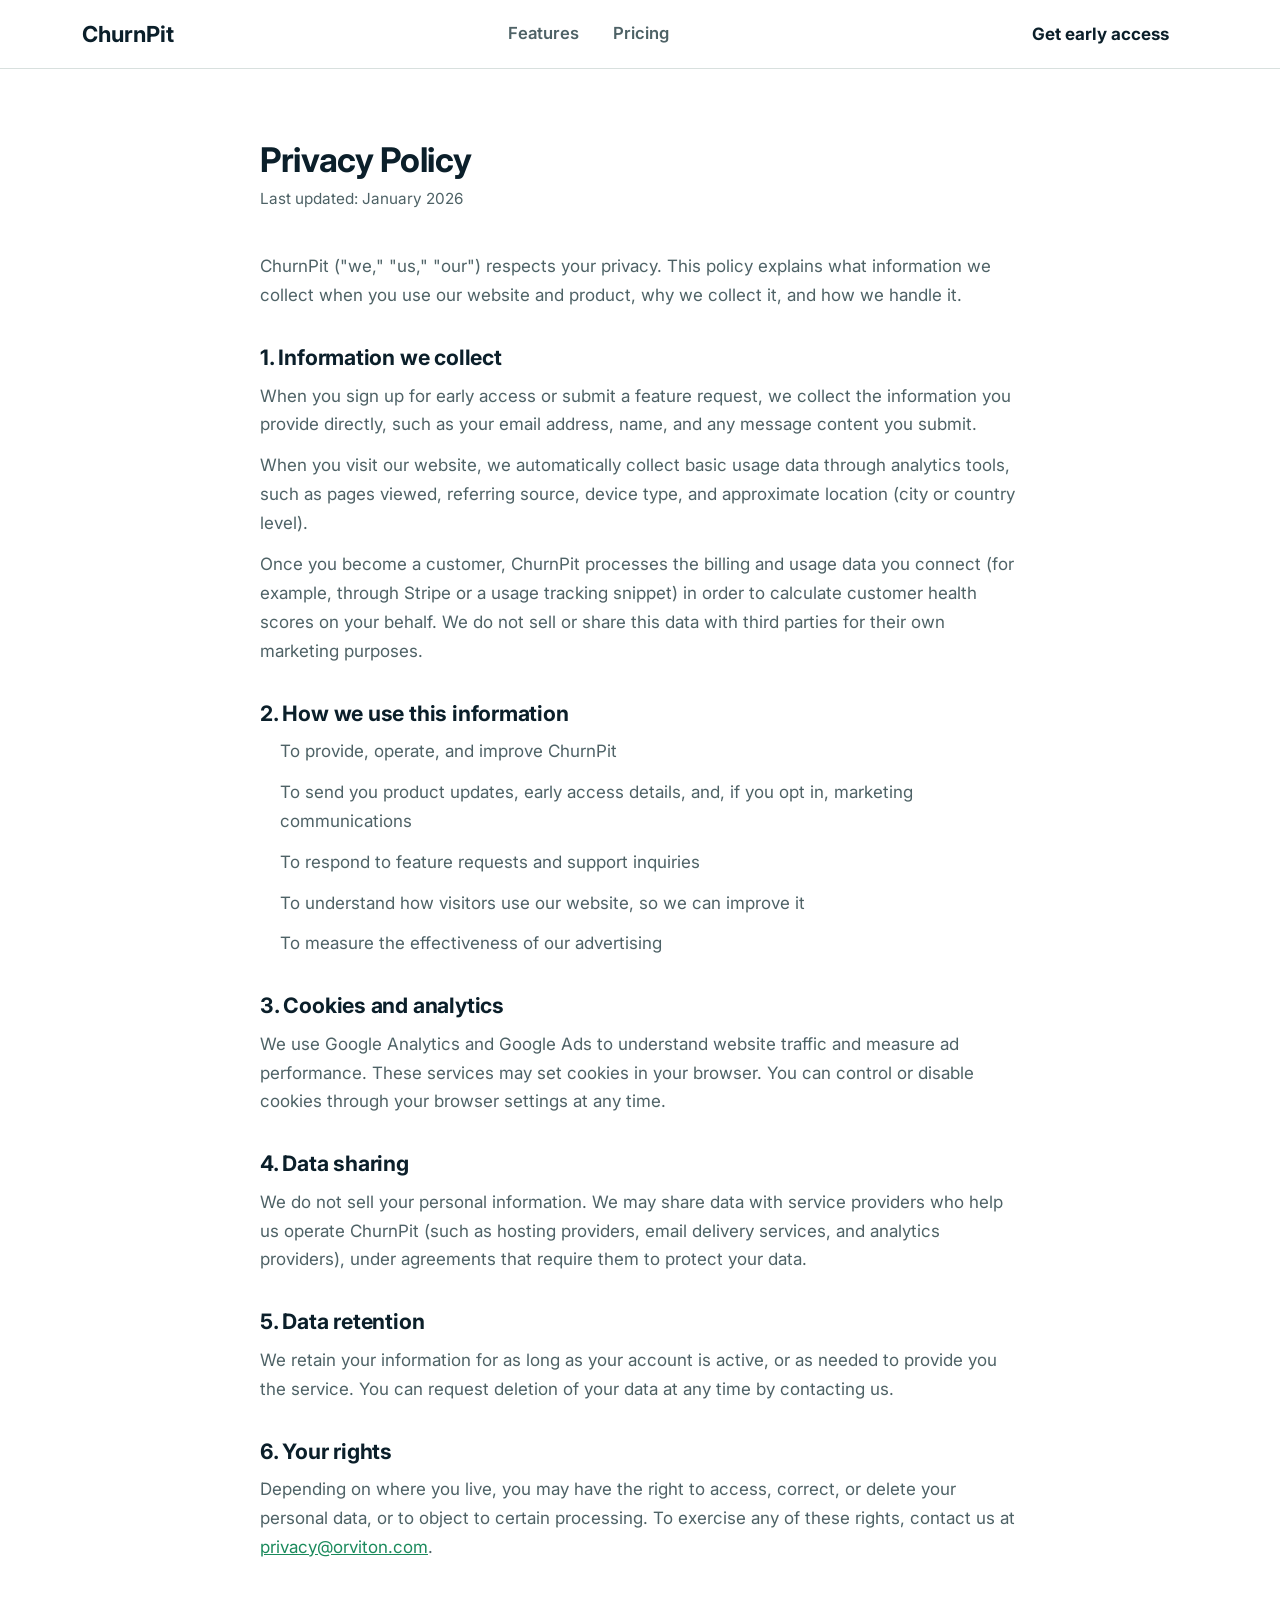
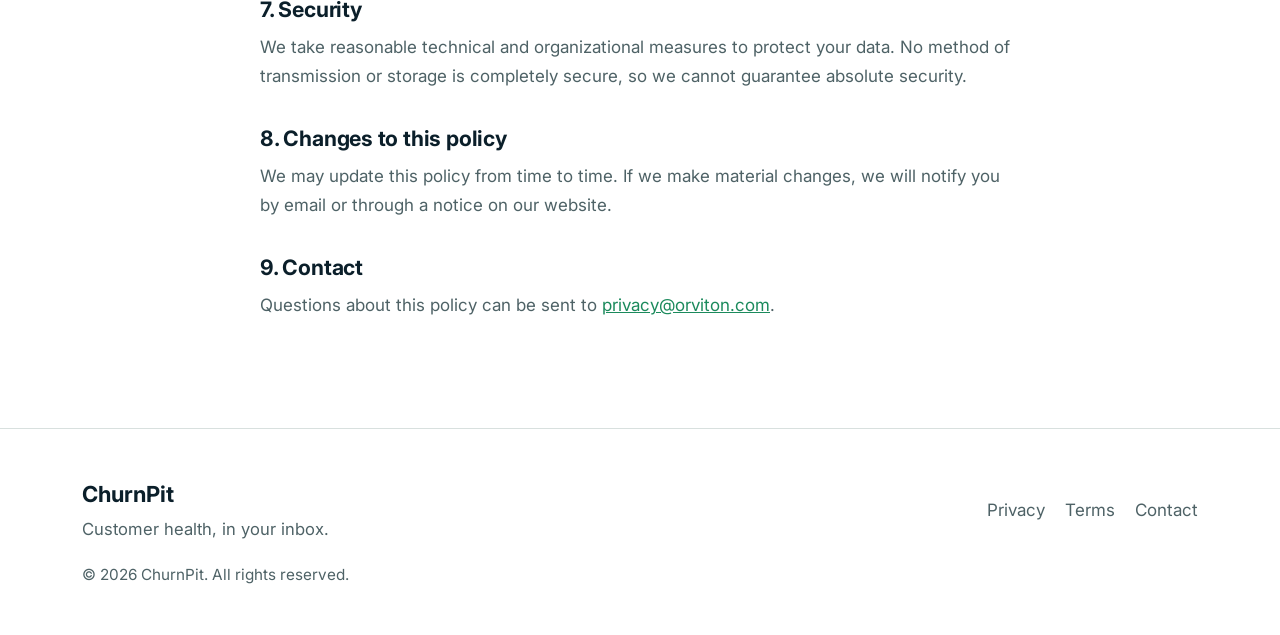
==== commit e1040b61: "update ga4" ====
--- a/privacy.html
+++ b/privacy.html
@@ -3,11 +3,21 @@
 <head>
 <meta charset="UTF-8">
 <meta name="viewport" content="width=device-width, initial-scale=1.0">
-<title>Privacy Policy — ChurnPit</title>
-<link rel="preconnect" href="https://fonts.googleapis.com">
-<link rel="preconnect" href="https://fonts.gstatic.com" crossorigin>
+<title>Privacy Policy: ChurnPit</title>
+<meta name="description" content="ChurnPit's privacy policy: what data we collect, why, and how it's protected.">
+<link rel="canonical" href="https://churnpit.orviton.com/privacy.html">
+<link rel="icon" type="image/png" sizes="32x32" href="/assets/favicon-32x32.png">
 <link href="https://fonts.googleapis.com/css2?family=Inter:wght@400;500;600;700;800&display=swap" rel="stylesheet">
 <link rel="stylesheet" href="style.css">
+<style>
+  .legal-content { padding: 72px 0 96px; max-width: 760px; margin: 0 auto; }
+  .legal-content h1 { font-size: 2rem; margin-bottom: 8px; }
+  .legal-content .updated { color: var(--text-muted); font-size: 0.9rem; margin-bottom: 40px; }
+  .legal-content h2 { font-size: 1.25rem; margin-top: 36px; margin-bottom: 12px; }
+  .legal-content p, .legal-content li { color: var(--text-muted); font-size: 1rem; line-height: 1.7; margin-bottom: 12px; }
+  .legal-content ul { padding-left: 20px; margin-bottom: 16px; }
+  .legal-content a { color: var(--healthy); text-decoration: underline; }
+</style>
 </head>
 <body>
 
@@ -16,40 +26,52 @@
     <a href="index.html"><span class="logo">ChurnPit</span></a>
     <nav class="header-nav">
       <a href="index.html#features">Features</a>
-      <a href="index.html#how-it-works">How it works</a>
       <a href="index.html#pricing">Pricing</a>
-      <a href="index.html#request">Request a feature</a>
     </nav>
-    <a href="index.html#cta" class="btn btn-primary">Get early access</a>
+    <a href="index.html#cta" class="btn btn-ghost">Get early access</a>
   </div>
 </header>
 
-<main>
-  <section class="legal-page">
-    <div class="wrap legal-wrap">
-      <h1>Privacy Policy</h1>
-      <p class="legal-updated">Last updated: [add date before publishing]</p>
+<main class="wrap legal-content">
+  <h1>Privacy Policy</h1>
+  <p class="updated">Last updated: January 2026</p>
 
-      <div class="legal-placeholder-note">
-        <strong>Before this goes live:</strong> this is placeholder text, not a real policy. Fill in your actual company name, contact details, and real data practices below, and have a lawyer review it before you run paid ads or collect real emails. Google Ads and most ad platforms will check that this page is real and specific to your product.
-      </div>
+  <p>ChurnPit ("we," "us," "our") respects your privacy. This policy explains what information we collect when you use our website and product, why we collect it, and how we handle it.</p>
 
-      <h2>What we collect</h2>
-      <p>[List exactly what you collect: e.g. email address at signup, billing data via Stripe, usage data from your tracking snippet. Be specific, not generic.]</p>
+  <h2>1. Information we collect</h2>
+  <p>When you sign up for early access or submit a feature request, we collect the information you provide directly, such as your email address, name, and any message content you submit.</p>
+  <p>When you visit our website, we automatically collect basic usage data through analytics tools, such as pages viewed, referring source, device type, and approximate location (city or country level).</p>
+  <p>Once you become a customer, ChurnPit processes the billing and usage data you connect (for example, through Stripe or a usage tracking snippet) in order to calculate customer health scores on your behalf. We do not sell or share this data with third parties for their own marketing purposes.</p>
 
-      <h2>How we use it</h2>
-      <p>[Explain plainly: to send early access updates, to calculate health scores, to bill you, etc. No jargon.]</p>
+  <h2>2. How we use this information</h2>
+  <ul>
+    <li>To provide, operate, and improve ChurnPit</li>
+    <li>To send you product updates, early access details, and, if you opt in, marketing communications</li>
+    <li>To respond to feature requests and support inquiries</li>
+    <li>To understand how visitors use our website, so we can improve it</li>
+    <li>To measure the effectiveness of our advertising</li>
+  </ul>
 
-      <h2>Who we share it with</h2>
-      <p>[Name any processors you actually use: Stripe for billing, your email provider, your hosting provider. Say whether you sell data — the honest answer for most early-stage products is "we don't sell your data."]</p>
+  <h2>3. Cookies and analytics</h2>
+  <p>We use Google Analytics and Google Ads to understand website traffic and measure ad performance. These services may set cookies in your browser. You can control or disable cookies through your browser settings at any time.</p>
 
-      <h2>How to contact us</h2>
-      <p>Reach us at <a href="mailto:support@orviton.com">support@orviton.com</a>.</p>
+  <h2>4. Data sharing</h2>
+  <p>We do not sell your personal information. We may share data with service providers who help us operate ChurnPit (such as hosting providers, email delivery services, and analytics providers), under agreements that require them to protect your data.</p>
 
-      <h2>Your rights</h2>
-      <p>[If you have EU, UK, or California users, this section needs to cover GDPR/CCPA rights specifically — this is the part most worth a lawyer's time.]</p>
-    </div>
-  </section>
+  <h2>5. Data retention</h2>
+  <p>We retain your information for as long as your account is active, or as needed to provide you the service. You can request deletion of your data at any time by contacting us.</p>
+
+  <h2>6. Your rights</h2>
+  <p>Depending on where you live, you may have the right to access, correct, or delete your personal data, or to object to certain processing. To exercise any of these rights, contact us at <a href="mailto:privacy@orviton.com">privacy@orviton.com</a>.</p>
+
+  <h2>7. Security</h2>
+  <p>We take reasonable technical and organizational measures to protect your data. No method of transmission or storage is completely secure, so we cannot guarantee absolute security.</p>
+
+  <h2>8. Changes to this policy</h2>
+  <p>We may update this policy from time to time. If we make material changes, we will notify you by email or through a notice on our website.</p>
+
+  <h2>9. Contact</h2>
+  <p>Questions about this policy can be sent to <a href="mailto:privacy@orviton.com">privacy@orviton.com</a>.</p>
 </main>
 
 <footer class="site-footer">
@@ -61,7 +83,7 @@
     <div class="footer-links">
       <a href="privacy.html">Privacy</a>
       <a href="terms.html">Terms</a>
-      <a href="mailto:support@orviton.com">support@orviton.com</a>
+      <a href="mailto:privacy@orviton.com">Contact</a>
     </div>
     <p class="footer-copy">&copy; 2026 ChurnPit. All rights reserved.</p>
   </div>
--- a/style.css
+++ b/style.css
@@ -45,6 +45,7 @@
   font-size: 17px;
   scroll-snap-type: y proximity;
   scroll-padding-top: var(--header-h);
+  overflow-x: hidden;
 }
 
 body {
@@ -53,6 +54,8 @@
   font-family: var(--font-body);
   line-height: 1.55;
   -webkit-font-smoothing: antialiased;
+  overflow-x: hidden;
+  max-width: 100vw;
 }
 
 img, svg { display: block; max-width: 100%; }
@@ -83,18 +86,23 @@
 
 /* ---------- promo bar ---------- */
 .promo-bar {
-  height: var(--promo-h);
+  min-height: var(--promo-h);
   display: flex;
   align-items: center;
   justify-content: center;
   background: var(--signal);
   color: #FFFFFF;
   text-align: center;
-  padding: 0 20px;
+  padding: 8px 20px;
   font-size: 0.96rem;
   font-weight: 600;
 }
 .promo-bar strong { font-weight: 800; }
+
+@media (max-width: 560px) {
+  .promo-bar { font-size: 0.82rem; line-height: 1.4; }
+  .promo-bar p { max-width: 34ch; margin: 0 auto; }
+}
 
 /* ---------- buttons ---------- */
 .btn {
@@ -167,6 +175,7 @@
   display: flex;
   align-items: center;
   justify-content: space-between;
+  gap: 10px;
   height: var(--header-h);
 }
 
@@ -177,14 +186,17 @@
   display: flex;
   align-items: center;
   gap: 8px;
-}
-.logo-dot {
-  width: 8px;
-  height: 8px;
-  border-radius: 50%;
-  background: var(--signal);
-  box-shadow: 0 0 0 3px var(--signal-tint);
-}
+  flex: none;
+  white-space: nowrap;
+}
+.logo-icon {
+  width: 22px;
+  height: 22px;
+  flex: none;
+}
+.logo-icon-ring { stroke: var(--ink); }
+.logo-icon-dot { fill: var(--signal); }
+.section-on-ink .logo-icon-ring { stroke: var(--text-on-ink); }
 
 .header-nav {
   display: flex;
@@ -317,9 +329,16 @@
 .hero-inner {
   position: relative;
   z-index: 1;
-  display: grid;
-  grid-template-columns: 1.15fr 1fr;
-  gap: 48px;
+  display: flex;
+  flex-direction: column;
+  align-items: center;
+  text-align: center;
+  width: 100%;
+}
+
+.hero-copy {
+  display: flex;
+  flex-direction: column;
   align-items: center;
   width: 100%;
 }
@@ -345,14 +364,14 @@
   font-size: clamp(2.6rem, 5vw, 4.2rem);
   line-height: 1.07;
   margin-bottom: 22px;
-  max-width: 15ch;
+  max-width: 18ch;
 }
 
 .hero-sub {
   color: var(--text-on-ink-muted);
   font-size: 1.28rem;
   max-width: 46ch;
-  margin-bottom: 26px;
+  margin: 0 auto 26px;
 }
 
 .hero-discount {
@@ -375,6 +394,7 @@
 .hero-signals {
   display: flex;
   flex-wrap: wrap;
+  justify-content: center;
   gap: 10px;
   margin-bottom: 30px;
 }
@@ -395,6 +415,7 @@
 .hero-actions {
   display: flex;
   align-items: center;
+  justify-content: center;
   gap: 10px;
   flex-wrap: wrap;
   margin-bottom: 26px;
@@ -403,14 +424,11 @@
 .hero-proof {
   display: flex;
   align-items: center;
+  justify-content: center;
   gap: 10px;
   color: var(--text-on-ink-muted);
   font-size: 1rem;
-}
-.hero-proof .score {
-  font-family: var(--font-mono);
-  color: var(--text-on-ink);
-  font-weight: 600;
+  margin-bottom: 40px;
 }
 
 /* --- hero monitor panel --- */
@@ -418,12 +436,16 @@
   background: var(--ink-2);
   border: var(--edge-dark);
   border-radius: 6px;
-  padding: 18px;
+  padding: 24px;
+  width: 100%;
+  max-width: 640px;
+  margin: 0 auto;
 }
 .monitor-head {
   display: flex;
   align-items: center;
   justify-content: space-between;
+  gap: 10px;
   margin-bottom: 12px;
   padding-bottom: 12px;
   border-bottom: var(--edge-dark);
@@ -432,50 +454,121 @@
   font-family: var(--font-mono);
   font-size: 0.82rem;
   color: var(--text-on-ink-muted);
-}
-.monitor-dots { display: flex; gap: 5px; }
+  overflow: hidden;
+  text-overflow: ellipsis;
+  white-space: nowrap;
+  min-width: 0;
+  flex: 1 1 auto;
+}
+.monitor-dots { display: flex; gap: 5px; flex: none; }
 .monitor-dots span {
   width: 6px; height: 6px; border-radius: 50%;
   background: rgba(243,247,246,0.25);
 }
 .monitor-dots span:first-child { background: var(--signal); }
 
-.pulse-svg { width: 100%; height: auto; }
-.grid-line { stroke: rgba(243,247,246,0.06); stroke-width: 1; }
-
-.pulse-line { fill: none; stroke-width: 2.5; }
-.pulse-healthy { stroke: var(--healthy); opacity: 0.55; }
-.pulse-healthy-2 { stroke: var(--healthy); opacity: 0.3; }
-.pulse-risk { stroke: var(--signal); }
-
-.pulse-draw {
-  stroke-dasharray: 900;
-  stroke-dashoffset: 900;
-  animation: draw 1.6s ease-out forwards;
-}
-.pulse-healthy-2.pulse-draw { animation-delay: 0.1s; }
-.pulse-risk.pulse-draw { animation-delay: 0.2s; }
-
-@keyframes draw { to { stroke-dashoffset: 0; } }
-
-.risk-marker { fill: var(--signal); }
-.risk-label {
-  fill: var(--text-on-ink);
+.dash-header {
+  display: flex;
+  align-items: center;
+  justify-content: space-between;
+  margin-bottom: 14px;
+  font-family: var(--font-display);
+  font-weight: 600;
+  font-size: 0.98rem;
+  color: var(--text-on-ink);
+}
+.dash-live {
+  display: flex;
+  align-items: center;
+  gap: 6px;
   font-family: var(--font-mono);
-  font-size: 12px;
-}
+  font-weight: 500;
+  font-size: 0.76rem;
+  color: var(--text-on-ink-muted);
+}
+.dash-live-dot {
+  width: 6px; height: 6px; border-radius: 50%;
+  background: var(--healthy);
+}
+
+.dash-list {
+  display: flex;
+  flex-direction: column;
+  gap: 12px;
+}
+
+.dash-row {
+  display: grid;
+  grid-template-columns: minmax(0, 1fr) 70px 30px auto;
+  align-items: center;
+  gap: 10px;
+  min-width: 0;
+}
+
+.dash-name {
+  font-size: 0.92rem;
+  color: var(--text-on-ink);
+  overflow: hidden;
+  text-overflow: ellipsis;
+  white-space: nowrap;
+  min-width: 0;
+}
+
+.dash-bar {
+  display: block;
+  height: 5px;
+  border-radius: 100px;
+  background: rgba(243,247,246,0.1);
+  overflow: hidden;
+}
+.dash-bar-fill {
+  display: block;
+  height: 100%;
+  border-radius: 100px;
+}
+.dash-bar-fill.risk { background: var(--signal); }
+.dash-bar-fill.watch { background: var(--watch); }
+.dash-bar-fill.healthy { background: var(--healthy); }
+
+.dash-score {
+  font-family: var(--font-mono);
+  font-weight: 600;
+  font-size: 0.9rem;
+  text-align: right;
+}
+.dash-score.risk { color: var(--signal); }
+.dash-score.watch { color: var(--watch); }
+.dash-score.healthy { color: var(--healthy); }
+
+.dash-badge {
+  font-size: 0.74rem;
+  font-weight: 700;
+  padding: 3px 9px;
+  border-radius: 100px;
+  white-space: nowrap;
+}
+.dash-badge.risk { background: rgba(224,73,45,0.18); color: #FF9C82; }
+.dash-badge.watch { background: rgba(201,134,27,0.2); color: #F0BB63; }
+.dash-badge.healthy { background: rgba(27,138,92,0.2); color: #5FD6A3; }
 
 .monitor-foot {
   display: flex;
   justify-content: space-between;
-  margin-top: 12px;
-  padding-top: 12px;
+  align-items: center;
+  margin-top: 16px;
+  padding-top: 14px;
   border-top: var(--edge-dark);
   font-family: var(--font-mono);
   font-size: 0.8rem;
   color: var(--text-on-ink-muted);
 }
 .monitor-foot .flag { color: var(--signal); }
+
+@media (max-width: 460px) {
+  .dash-row { grid-template-columns: minmax(0, 1fr) 50px 26px auto; gap: 8px; }
+  .dash-badge { display: none; }
+  .request-card { padding: 24px 20px; }
+}
 
 /* ============================================================
    FEATURE sections — each one its own full screen
@@ -545,11 +638,23 @@
 }
 
 /* --- feature mock cards --- */
+.feature-visual {
+  display: flex;
+  align-items: center;
+  justify-content: center;
+}
+
 .mock-card {
   background: var(--paper);
   border: var(--edge);
   border-radius: 6px;
-  padding: 26px;
+  padding: 32px;
+  width: 100%;
+  max-width: 440px;
+  min-height: 340px;
+  display: flex;
+  flex-direction: column;
+  justify-content: center;
 }
 .feature-alt .mock-card { background: var(--paper); }
 
@@ -770,6 +875,9 @@
 
 .request-form input,
 .request-form textarea {
+  width: 100%;
+  max-width: 100%;
+  box-sizing: border-box;
   background: rgba(243,247,246,0.05);
   border: 1px solid rgba(243,247,246,0.18);
   border-radius: 4px;
@@ -778,6 +886,7 @@
   font-family: var(--font-body);
   font-size: 1.08rem;
 }
+.request-form textarea { resize: vertical; }
 .request-form input::placeholder,
 .request-form textarea::placeholder { color: rgba(159,182,185,0.6); }
 .request-form input:focus, .request-form textarea:focus { border-color: var(--signal); }
@@ -899,15 +1008,19 @@
 }
 
 /* ---------- responsive ---------- */
+@media (max-width: 480px) {
+  .header-inner .btn { padding: 9px 14px; font-size: 0.86rem; }
+  .logo { font-size: 1.12rem; }
+  .logo-icon { width: 19px; height: 19px; }
+}
+
 @media (max-width: 900px) {
-  .hero-inner { grid-template-columns: 1fr; }
   .hero { padding: 96px 0 40px; }
-  .hero-visual { order: -1; }
-  .hero h1 { max-width: none; }
   .feature-grid { grid-template-columns: 1fr; gap: 36px; }
   .feature-reverse .feature-copy { order: 1; }
   .feature-reverse .feature-visual { order: 2; }
   .feature-copy h2 { max-width: none; }
+  .mock-card { min-height: 280px; }
   .pricing-grid { grid-template-columns: 1fr; }
   .request-inner { grid-template-columns: 1fr; gap: 32px; }
   .header-nav { display: none; }
